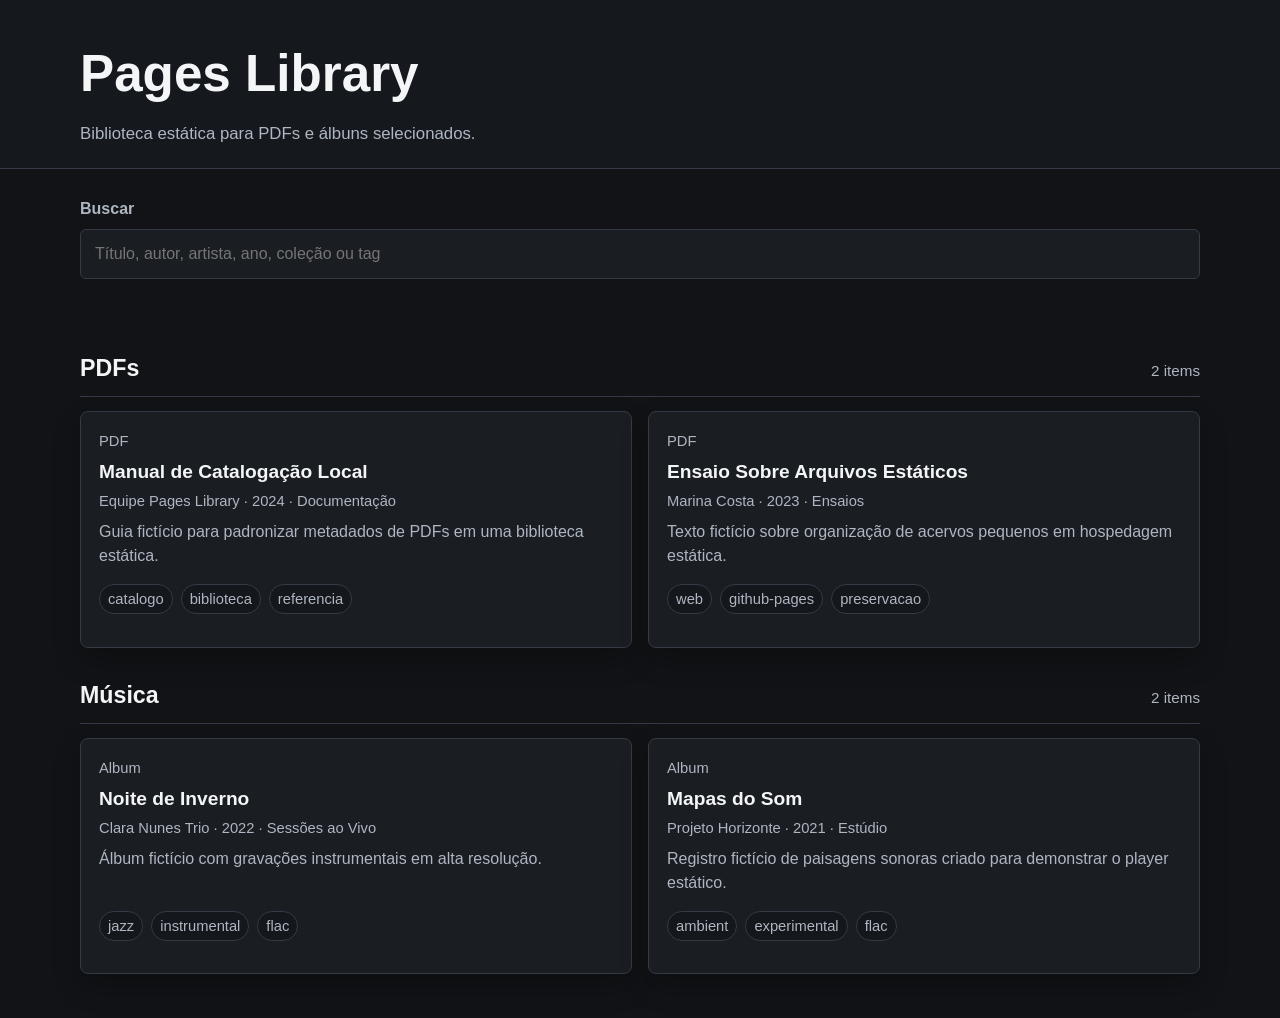
==== index.html @ e497f4b0 "Create static pages library proof of concept" ====
<!doctype html>
<html lang="pt-BR">
  <head>
    <meta charset="utf-8">
    <meta name="viewport" content="width=device-width, initial-scale=1">
    <title>Pages Library</title>
    <link rel="stylesheet" href="assets/style.css">
    <script src="assets/app.js" defer></script>
  </head>
  <body data-page="home">
    <header class="site-header">
      <div class="container">
        <h1>Pages Library</h1>
        <p class="site-subtitle">Biblioteca estática para PDFs e álbuns selecionados.</p>
      </div>
    </header>

    <main class="container page-content">
      <label class="search-label" for="search-input">Buscar</label>
      <input
        class="search-input"
        id="search-input"
        type="search"
        placeholder="Título, autor, artista, ano, coleção ou tag"
        autocomplete="off"
      >

      <p class="status-message" id="home-status" role="status"></p>

      <section class="content-section" aria-labelledby="pdfs-title">
        <div class="section-heading">
          <h2 id="pdfs-title">PDFs</h2>
          <span class="item-count" id="pdf-count"></span>
        </div>
        <div class="card-grid" id="pdf-list"></div>
      </section>

      <section class="content-section" aria-labelledby="music-title">
        <div class="section-heading">
          <h2 id="music-title">Música</h2>
          <span class="item-count" id="album-count"></span>
        </div>
        <div class="card-grid" id="album-list"></div>
      </section>
    </main>
  </body>
</html>
---- assets/style.css ----
:root {
  color-scheme: dark;
  --bg: #111316;
  --surface: #1a1d22;
  --surface-strong: #232831;
  --text: #f3f5f7;
  --muted: #aeb6c2;
  --border: #343b46;
  --accent: #69c0b8;
  --accent-strong: #8edbd4;
  --danger: #f09a9a;
  --shadow: 0 12px 28px rgb(0 0 0 / 24%);
}

* {
  box-sizing: border-box;
}

body {
  margin: 0;
  background: var(--bg);
  color: var(--text);
  font-family: Arial, Helvetica, sans-serif;
  line-height: 1.5;
}

a {
  color: var(--accent-strong);
}

a:hover,
a:focus-visible {
  color: #ffffff;
}

.container {
  width: min(1120px, calc(100% - 32px));
  margin: 0 auto;
}

.site-header {
  padding: 36px 0 22px;
  border-bottom: 1px solid var(--border);
  background: #15181d;
}

.site-header.compact {
  padding: 18px 0;
}

.site-header h1 {
  margin: 0;
  font-size: clamp(2rem, 4vw, 3.4rem);
  letter-spacing: 0;
}

.site-subtitle {
  max-width: 680px;
  margin: 8px 0 0;
  color: var(--muted);
  font-size: 1.05rem;
}

.page-content {
  padding: 28px 0 44px;
}

.search-label {
  display: block;
  margin-bottom: 8px;
  color: var(--muted);
  font-weight: 700;
}

.search-input {
  width: 100%;
  min-height: 48px;
  padding: 12px 14px;
  border: 1px solid var(--border);
  border-radius: 6px;
  background: var(--surface);
  color: var(--text);
  font: inherit;
}

.search-input:focus {
  outline: 2px solid var(--accent);
  outline-offset: 2px;
}

.status-message {
  min-height: 1.5em;
  margin: 18px 0;
  color: var(--muted);
}

.status-message.error {
  color: var(--danger);
}

.content-section {
  margin-top: 30px;
}

.section-heading {
  display: flex;
  align-items: baseline;
  justify-content: space-between;
  gap: 16px;
  margin-bottom: 14px;
  border-bottom: 1px solid var(--border);
}

.section-heading h2 {
  margin: 0 0 10px;
  font-size: 1.45rem;
}

.item-count {
  color: var(--muted);
  font-size: 0.95rem;
  white-space: nowrap;
}

.card-grid {
  display: grid;
  grid-template-columns: repeat(auto-fit, minmax(240px, 1fr));
  gap: 16px;
}

.card {
  display: flex;
  min-height: 190px;
  padding: 18px;
  border: 1px solid var(--border);
  border-radius: 8px;
  background: var(--surface);
  color: inherit;
  text-decoration: none;
  box-shadow: var(--shadow);
}

.card:hover,
.card:focus-visible {
  border-color: var(--accent);
  background: var(--surface-strong);
  color: inherit;
  outline: none;
}

.card-body {
  display: flex;
  flex-direction: column;
  width: 100%;
}

.card-kicker,
.meta-list,
.tag-list {
  color: var(--muted);
  font-size: 0.92rem;
}

.card-title {
  margin: 8px 0 6px;
  font-size: 1.2rem;
  line-height: 1.25;
}

.card-description {
  margin: 8px 0 16px;
  color: var(--muted);
}

.tag-list {
  display: flex;
  flex-wrap: wrap;
  gap: 8px;
  margin-top: auto;
  padding: 0;
  list-style: none;
}

.tag {
  padding: 3px 8px;
  border: 1px solid var(--border);
  border-radius: 999px;
  background: #14171b;
}

.detail-header {
  display: grid;
  grid-template-columns: minmax(0, 1fr);
  gap: 14px;
  margin-bottom: 22px;
}

.detail-header h1 {
  margin: 0;
  font-size: clamp(1.8rem, 3vw, 2.8rem);
  letter-spacing: 0;
}

.detail-description {
  max-width: 780px;
  margin: 0;
  color: var(--muted);
}

.actions {
  display: flex;
  flex-wrap: wrap;
  gap: 12px;
}

.button-link {
  display: inline-flex;
  align-items: center;
  min-height: 42px;
  padding: 9px 13px;
  border: 1px solid var(--accent);
  border-radius: 6px;
  color: var(--text);
  text-decoration: none;
}

.button-link:hover,
.button-link:focus-visible {
  background: var(--accent);
  color: #0b1113;
}

.pdf-frame {
  width: 100%;
  min-height: 72vh;
  border: 1px solid var(--border);
  border-radius: 8px;
  background: var(--surface);
}

.album-layout {
  display: grid;
  grid-template-columns: minmax(180px, 280px) minmax(0, 1fr);
  gap: 24px;
  align-items: start;
}

.cover {
  width: 100%;
  aspect-ratio: 1;
  display: grid;
  place-items: center;
  border: 1px solid var(--border);
  border-radius: 8px;
  background: linear-gradient(135deg, #20242a, #29313a);
  color: var(--muted);
  overflow: hidden;
}

.cover img {
  width: 100%;
  height: 100%;
  object-fit: cover;
}

.track-list {
  display: grid;
  gap: 8px;
  margin: 18px 0;
  padding: 0;
  list-style: none;
}

.track-button {
  width: 100%;
  min-height: 44px;
  padding: 10px 12px;
  border: 1px solid var(--border);
  border-radius: 6px;
  background: var(--surface);
  color: var(--text);
  font: inherit;
  text-align: left;
  cursor: pointer;
}

.track-button:hover,
.track-button:focus-visible,
.track-button.active {
  border-color: var(--accent);
  background: var(--surface-strong);
  outline: none;
}

.audio-player {
  width: 100%;
  margin-top: 8px;
}

.empty-state {
  padding: 20px;
  border: 1px solid var(--border);
  border-radius: 8px;
  background: var(--surface);
  color: var(--muted);
}

@media (max-width: 700px) {
  .container {
    width: min(100% - 24px, 1120px);
  }

  .site-header {
    padding: 26px 0 18px;
  }

  .page-content {
    padding-top: 22px;
  }

  .card-grid,
  .album-layout {
    grid-template-columns: 1fr;
  }

  .card {
    min-height: 0;
  }
}
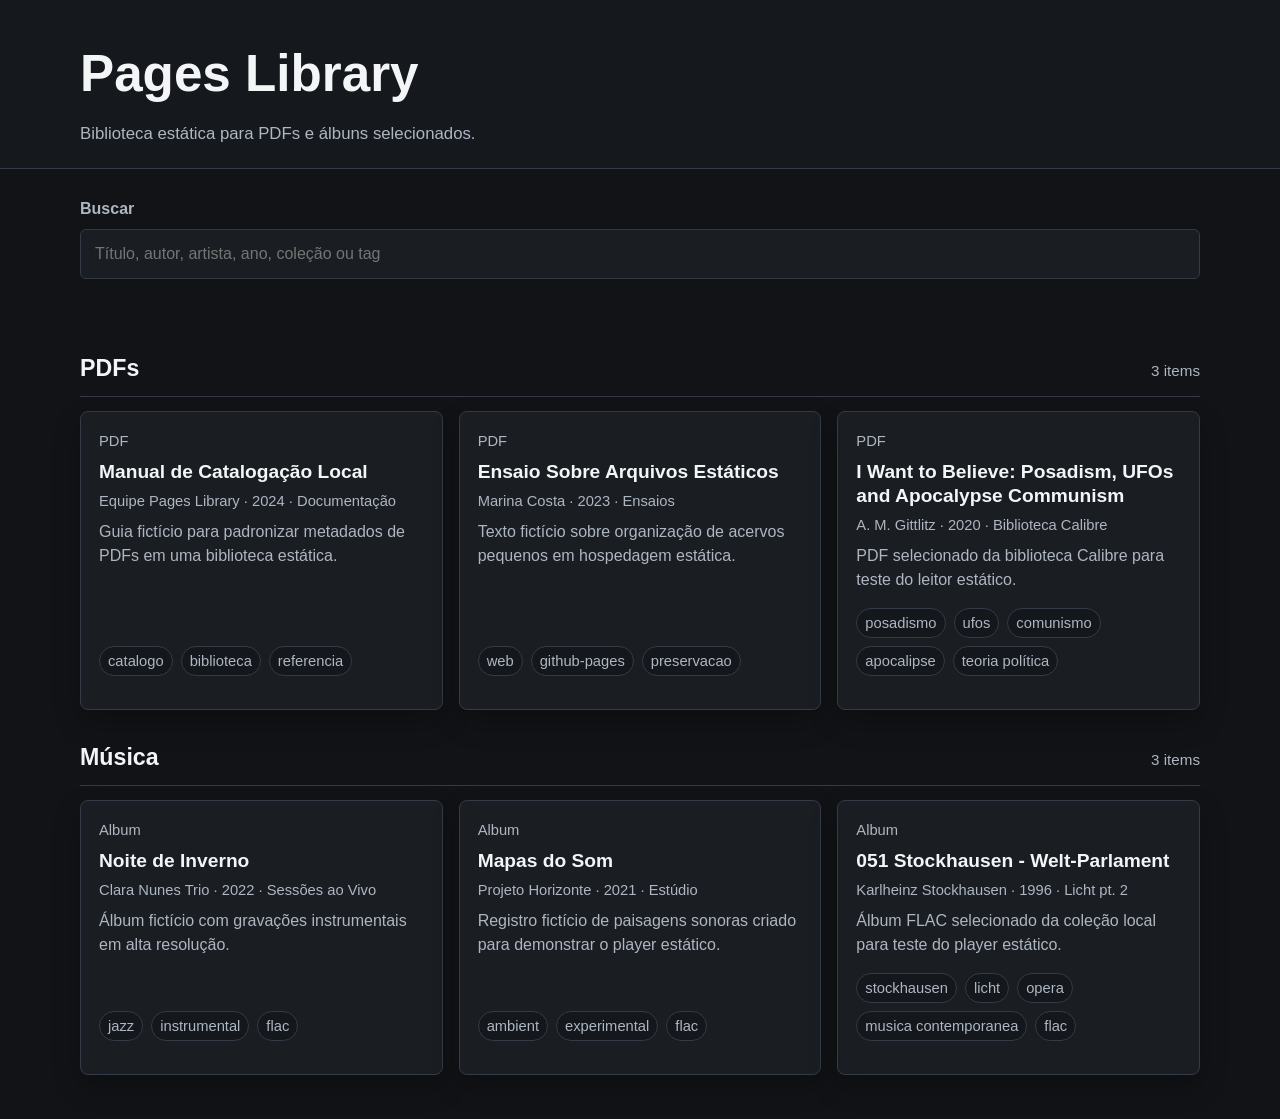
==== commit b6e08f6d: "Add cache busting for static assets" ====
--- a/index.html
+++ b/index.html
@@ -4,8 +4,9 @@
     <meta charset="utf-8">
     <meta name="viewport" content="width=device-width, initial-scale=1">
     <title>Pages Library</title>
-    <link rel="stylesheet" href="assets/style.css">
-    <script src="assets/app.js" defer></script>
+    <link rel="icon" href="assets/favicon.svg" type="image/svg+xml">
+    <link rel="stylesheet" href="assets/style.css?v=20260620">
+    <script src="assets/app.js?v=20260620" defer></script>
   </head>
   <body data-page="home">
     <header class="site-header">
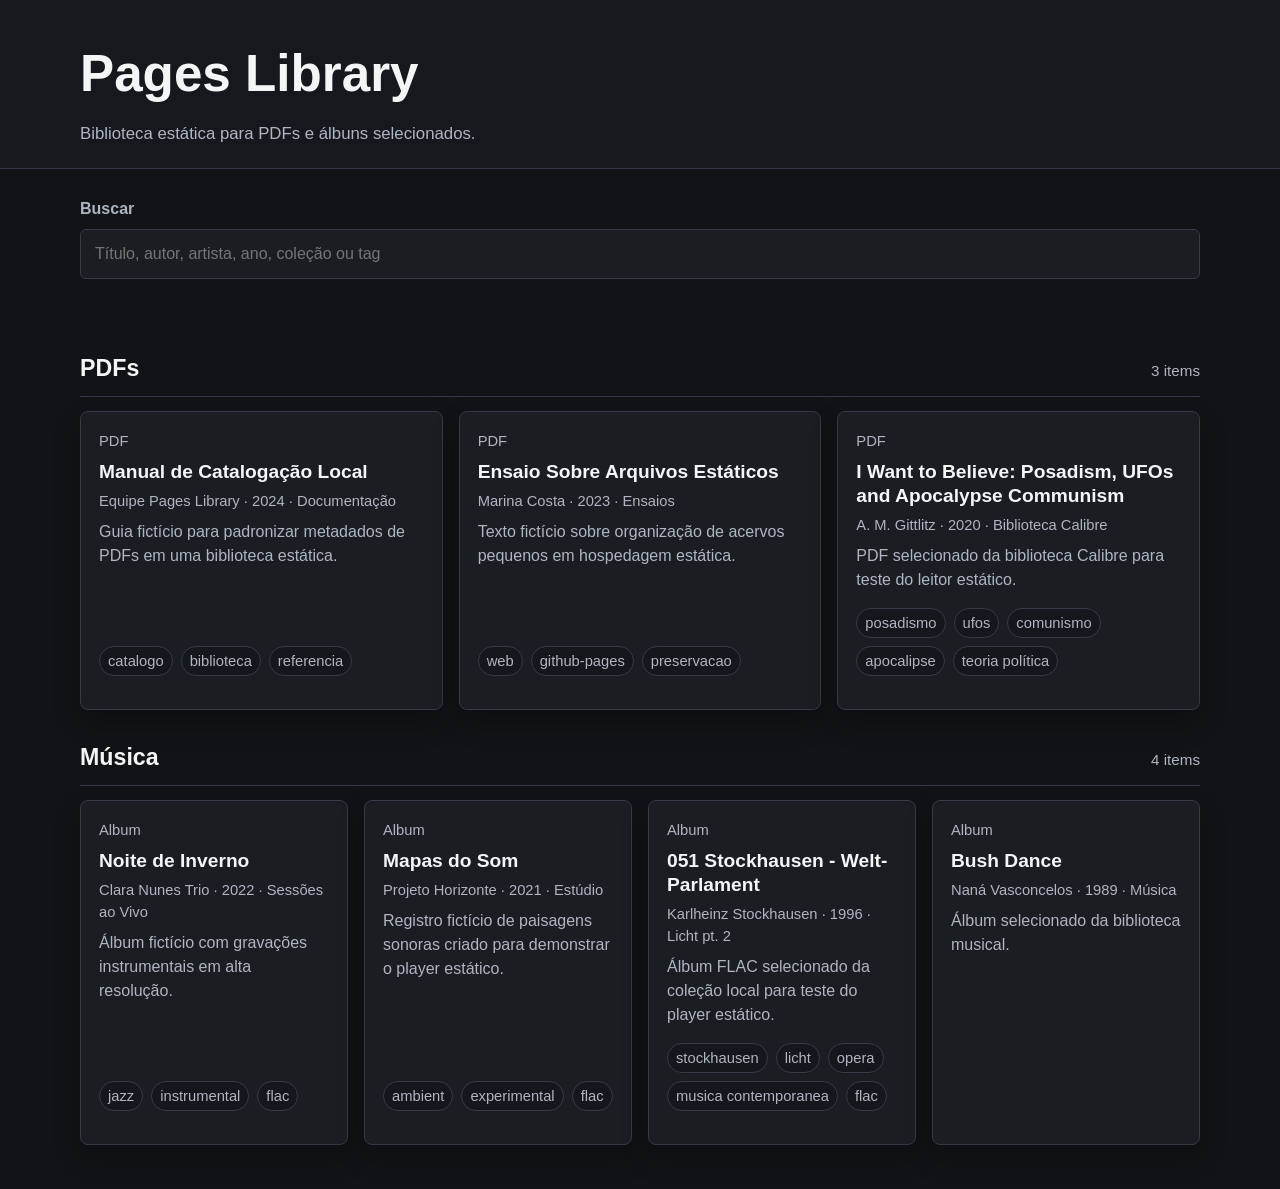
==== commit 68e3d100: "Refresh static asset cache busting" ====
--- a/index.html
+++ b/index.html
@@ -5,8 +5,8 @@
     <meta name="viewport" content="width=device-width, initial-scale=1">
     <title>Pages Library</title>
     <link rel="icon" href="assets/favicon.svg" type="image/svg+xml">
-    <link rel="stylesheet" href="assets/style.css?v=20260620">
-    <script src="assets/app.js?v=20260620" defer></script>
+    <link rel="stylesheet" href="assets/style.css?v=20260620-2">
+    <script src="assets/app.js?v=20260620-2" defer></script>
   </head>
   <body data-page="home">
     <header class="site-header">
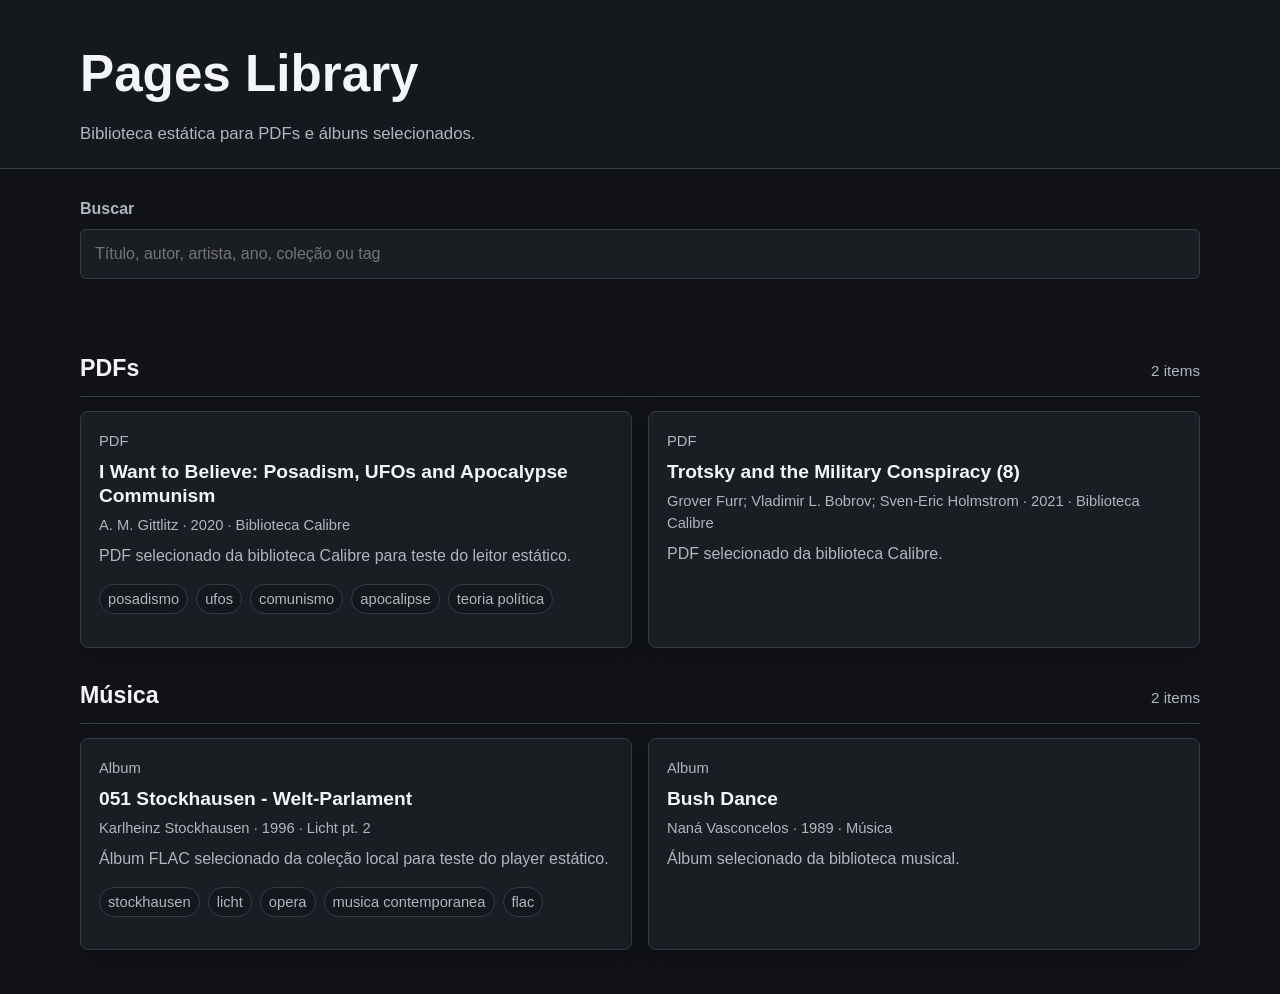
==== commit bdec7bd6: "minor fix" ====
--- a/index.html
+++ b/index.html
@@ -5,8 +5,8 @@
     <meta name="viewport" content="width=device-width, initial-scale=1">
     <title>Pages Library</title>
     <link rel="icon" href="assets/favicon.svg" type="image/svg+xml">
-    <link rel="stylesheet" href="assets/style.css?v=20260620-2">
-    <script src="assets/app.js?v=20260620-2" defer></script>
+    <link rel="stylesheet" href="assets/style.css?v=20260620-3">
+    <script src="assets/app.js?v=20260620-3" defer></script>
   </head>
   <body data-page="home">
     <header class="site-header">
--- a/assets/style.css
+++ b/assets/style.css
@@ -33,6 +33,23 @@
   color: #ffffff;
 }
 
+.back-link {
+  display: inline-flex;
+  align-items: center;
+  min-height: 40px;
+  padding: 8px 12px;
+  border: 1px solid var(--accent);
+  border-radius: 6px;
+  color: var(--text);
+  text-decoration: none;
+}
+
+.back-link:hover,
+.back-link:focus-visible {
+  background: var(--accent);
+  color: #0b1113;
+}
+
 .container {
   width: min(1120px, calc(100% - 32px));
   margin: 0 auto;
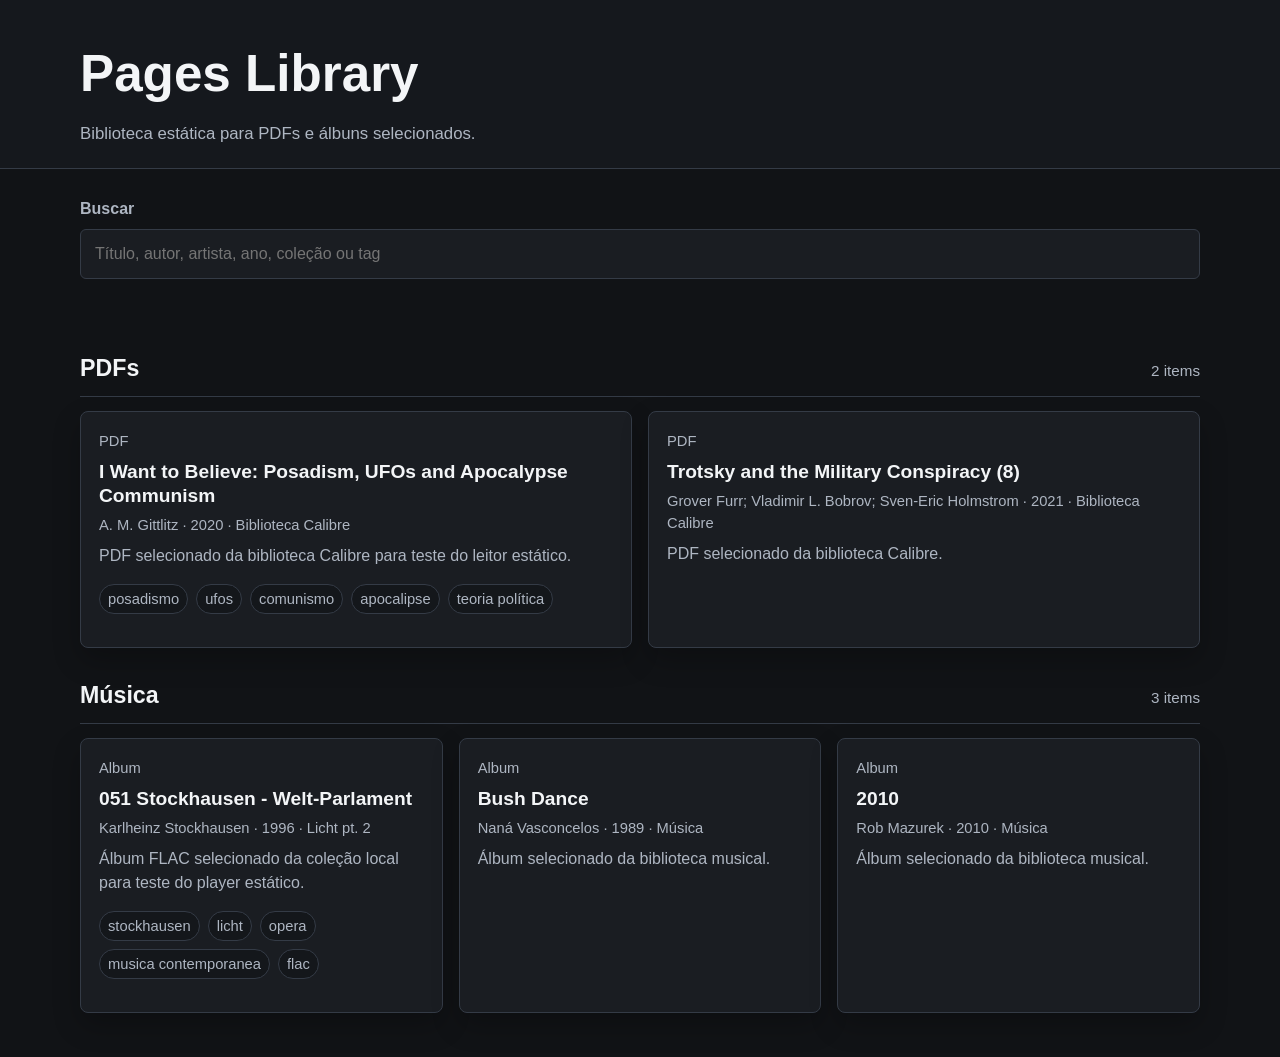
==== commit 9a000f4f: "Improve album player playback UX" ====
--- a/index.html
+++ b/index.html
@@ -5,8 +5,8 @@
     <meta name="viewport" content="width=device-width, initial-scale=1">
     <title>Pages Library</title>
     <link rel="icon" href="assets/favicon.svg" type="image/svg+xml">
-    <link rel="stylesheet" href="assets/style.css?v=20260620-3">
-    <script src="assets/app.js?v=20260620-3" defer></script>
+    <link rel="stylesheet" href="assets/style.css?v=20260627-player">
+    <script src="assets/app.js?v=20260627-player" defer></script>
   </head>
   <body data-page="home">
     <header class="site-header">
--- a/assets/style.css
+++ b/assets/style.css
@@ -288,6 +288,16 @@
   list-style: none;
 }
 
+.track-item {
+  border-radius: 6px;
+}
+
+.track-item.is-playing .track-button {
+  border-color: var(--accent);
+  background: var(--surface-strong);
+  box-shadow: inset 4px 0 0 var(--accent);
+}
+
 .track-button {
   width: 100%;
   min-height: 44px;
@@ -309,6 +319,56 @@
   outline: none;
 }
 
+.player-panel {
+  padding: 14px;
+  border: 1px solid var(--border);
+  border-radius: 8px;
+  background: var(--surface);
+}
+
+.album-controls {
+  display: flex;
+  flex-wrap: wrap;
+  gap: 10px;
+  align-items: center;
+}
+
+.control-button {
+  min-height: 40px;
+  padding: 8px 12px;
+  border: 1px solid var(--border);
+  border-radius: 6px;
+  background: #14171b;
+  color: var(--text);
+  font: inherit;
+  cursor: pointer;
+}
+
+.control-button:hover,
+.control-button:focus-visible {
+  border-color: var(--accent);
+  background: var(--surface-strong);
+  outline: none;
+}
+
+.repeat-control {
+  display: inline-flex;
+  align-items: center;
+  gap: 8px;
+  min-height: 40px;
+  color: var(--muted);
+}
+
+.player-status {
+  min-height: 1.5em;
+  margin: 12px 0 8px;
+  color: var(--muted);
+}
+
+.player-status.error {
+  color: var(--danger);
+}
+
 .audio-player {
   width: 100%;
   margin-top: 8px;
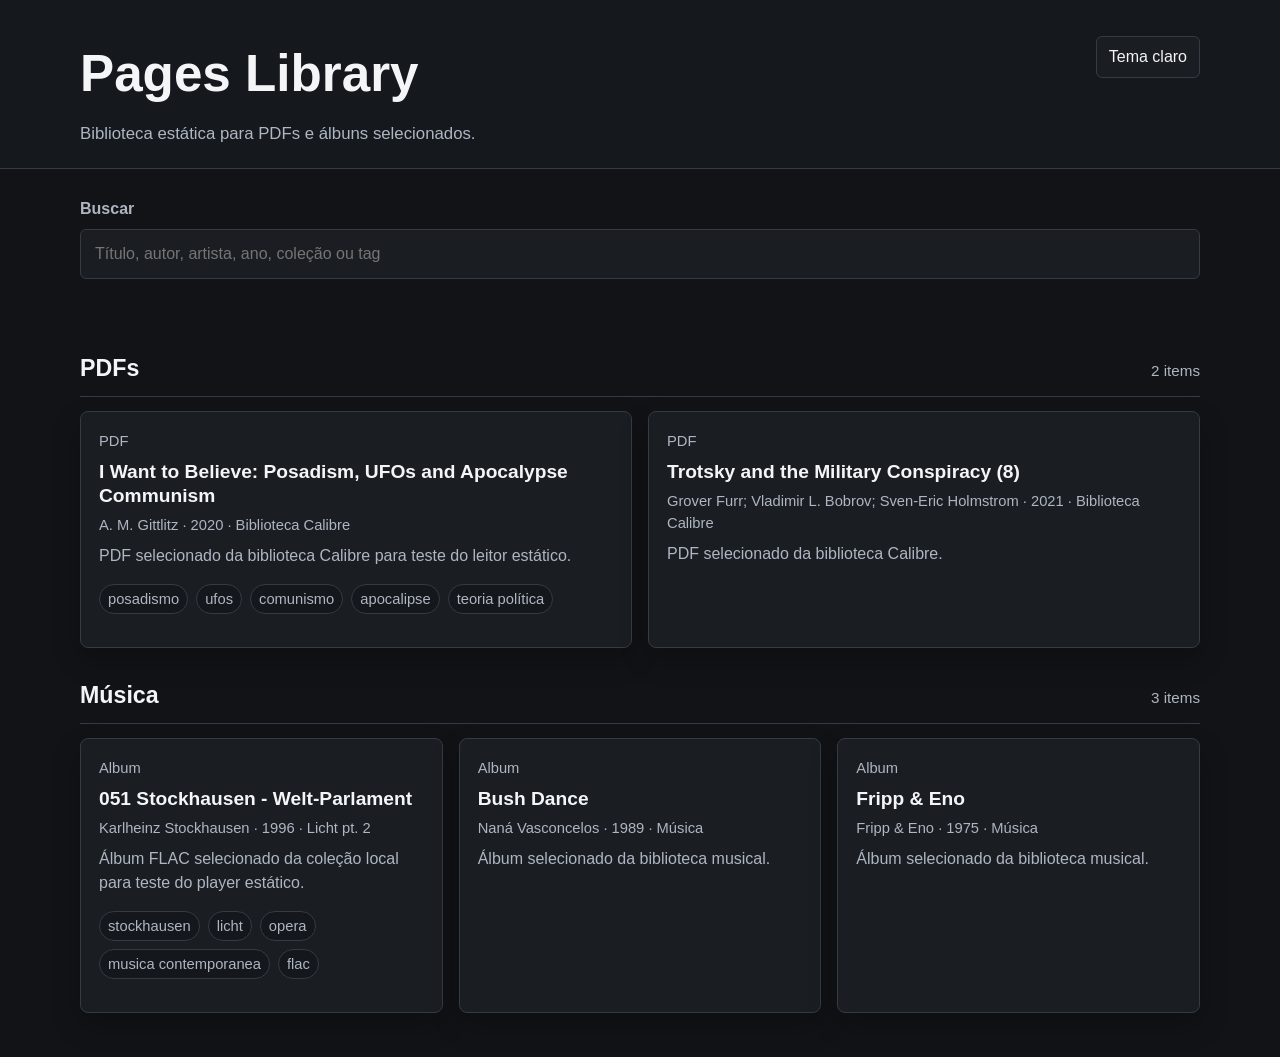
==== commit eb404598: "Add light and dark theme toggle" ====
--- a/index.html
+++ b/index.html
@@ -1,18 +1,21 @@
 <!doctype html>
-<html lang="pt-BR">
+<html lang="pt-BR" data-theme="dark">
   <head>
     <meta charset="utf-8">
     <meta name="viewport" content="width=device-width, initial-scale=1">
     <title>Pages Library</title>
     <link rel="icon" href="assets/favicon.svg" type="image/svg+xml">
-    <link rel="stylesheet" href="assets/style.css?v=20260627-player">
-    <script src="assets/app.js?v=20260627-player" defer></script>
+    <link rel="stylesheet" href="assets/style.css?v=20260627-theme">
+    <script src="assets/app.js?v=20260627-theme" defer></script>
   </head>
   <body data-page="home">
     <header class="site-header">
-      <div class="container">
-        <h1>Pages Library</h1>
-        <p class="site-subtitle">Biblioteca estática para PDFs e álbuns selecionados.</p>
+      <div class="container header-row">
+        <div>
+          <h1>Pages Library</h1>
+          <p class="site-subtitle">Biblioteca estática para PDFs e álbuns selecionados.</p>
+        </div>
+        <button class="theme-toggle" type="button" aria-label="Alternar para tema claro" aria-pressed="false">Tema claro</button>
       </div>
     </header>
 
--- a/assets/style.css
+++ b/assets/style.css
@@ -1,15 +1,40 @@
-:root {
+:root,
+html[data-theme="dark"] {
   color-scheme: dark;
   --bg: #111316;
   --surface: #1a1d22;
+  --surface-muted: #14171b;
   --surface-strong: #232831;
+  --header-bg: #15181d;
+  --cover-bg: linear-gradient(135deg, #20242a, #29313a);
   --text: #f3f5f7;
   --muted: #aeb6c2;
   --border: #343b46;
   --accent: #69c0b8;
   --accent-strong: #8edbd4;
+  --accent-contrast: #0b1113;
+  --link-hover: #ffffff;
   --danger: #f09a9a;
   --shadow: 0 12px 28px rgb(0 0 0 / 24%);
+}
+
+html[data-theme="light"] {
+  color-scheme: light;
+  --bg: #f5f7f8;
+  --surface: #ffffff;
+  --surface-muted: #edf2f3;
+  --surface-strong: #e7f0f1;
+  --header-bg: #eef4f5;
+  --cover-bg: linear-gradient(135deg, #e7ecef, #d8e5e7);
+  --text: #182026;
+  --muted: #56636d;
+  --border: #c8d3d8;
+  --accent: #087d76;
+  --accent-strong: #056d67;
+  --accent-contrast: #ffffff;
+  --link-hover: #034f4b;
+  --danger: #b4232a;
+  --shadow: 0 10px 24px rgb(25 38 49 / 12%);
 }
 
 * {
@@ -30,7 +55,7 @@
 
 a:hover,
 a:focus-visible {
-  color: #ffffff;
+  color: var(--link-hover);
 }
 
 .back-link {
@@ -47,7 +72,7 @@
 .back-link:hover,
 .back-link:focus-visible {
   background: var(--accent);
-  color: #0b1113;
+  color: var(--accent-contrast);
 }
 
 .container {
@@ -58,7 +83,7 @@
 .site-header {
   padding: 36px 0 22px;
   border-bottom: 1px solid var(--border);
-  background: #15181d;
+  background: var(--header-bg);
 }
 
 .site-header.compact {
@@ -71,11 +96,37 @@
   letter-spacing: 0;
 }
 
+.header-row {
+  display: flex;
+  align-items: flex-start;
+  justify-content: space-between;
+  gap: 16px;
+}
+
 .site-subtitle {
   max-width: 680px;
   margin: 8px 0 0;
   color: var(--muted);
   font-size: 1.05rem;
+}
+
+.theme-toggle {
+  flex: 0 0 auto;
+  min-height: 40px;
+  padding: 8px 12px;
+  border: 1px solid var(--border);
+  border-radius: 6px;
+  background: var(--surface);
+  color: var(--text);
+  font: inherit;
+  cursor: pointer;
+}
+
+.theme-toggle:hover,
+.theme-toggle:focus-visible {
+  border-color: var(--accent);
+  background: var(--surface-strong);
+  outline: none;
 }
 
 .page-content {
@@ -202,7 +253,7 @@
   padding: 3px 8px;
   border: 1px solid var(--border);
   border-radius: 999px;
-  background: #14171b;
+  background: var(--surface-muted);
 }
 
 .detail-header {
@@ -244,7 +295,7 @@
 .button-link:hover,
 .button-link:focus-visible {
   background: var(--accent);
-  color: #0b1113;
+  color: var(--accent-contrast);
 }
 
 .pdf-frame {
@@ -269,7 +320,7 @@
   place-items: center;
   border: 1px solid var(--border);
   border-radius: 8px;
-  background: linear-gradient(135deg, #20242a, #29313a);
+  background: var(--cover-bg);
   color: var(--muted);
   overflow: hidden;
 }
@@ -338,7 +389,7 @@
   padding: 8px 12px;
   border: 1px solid var(--border);
   border-radius: 6px;
-  background: #14171b;
+  background: var(--surface-muted);
   color: var(--text);
   font: inherit;
   cursor: pointer;
@@ -400,6 +451,15 @@
     grid-template-columns: 1fr;
   }
 
+  .header-row {
+    align-items: flex-start;
+  }
+
+  .theme-toggle {
+    max-width: 42%;
+    white-space: normal;
+  }
+
   .card {
     min-height: 0;
   }
